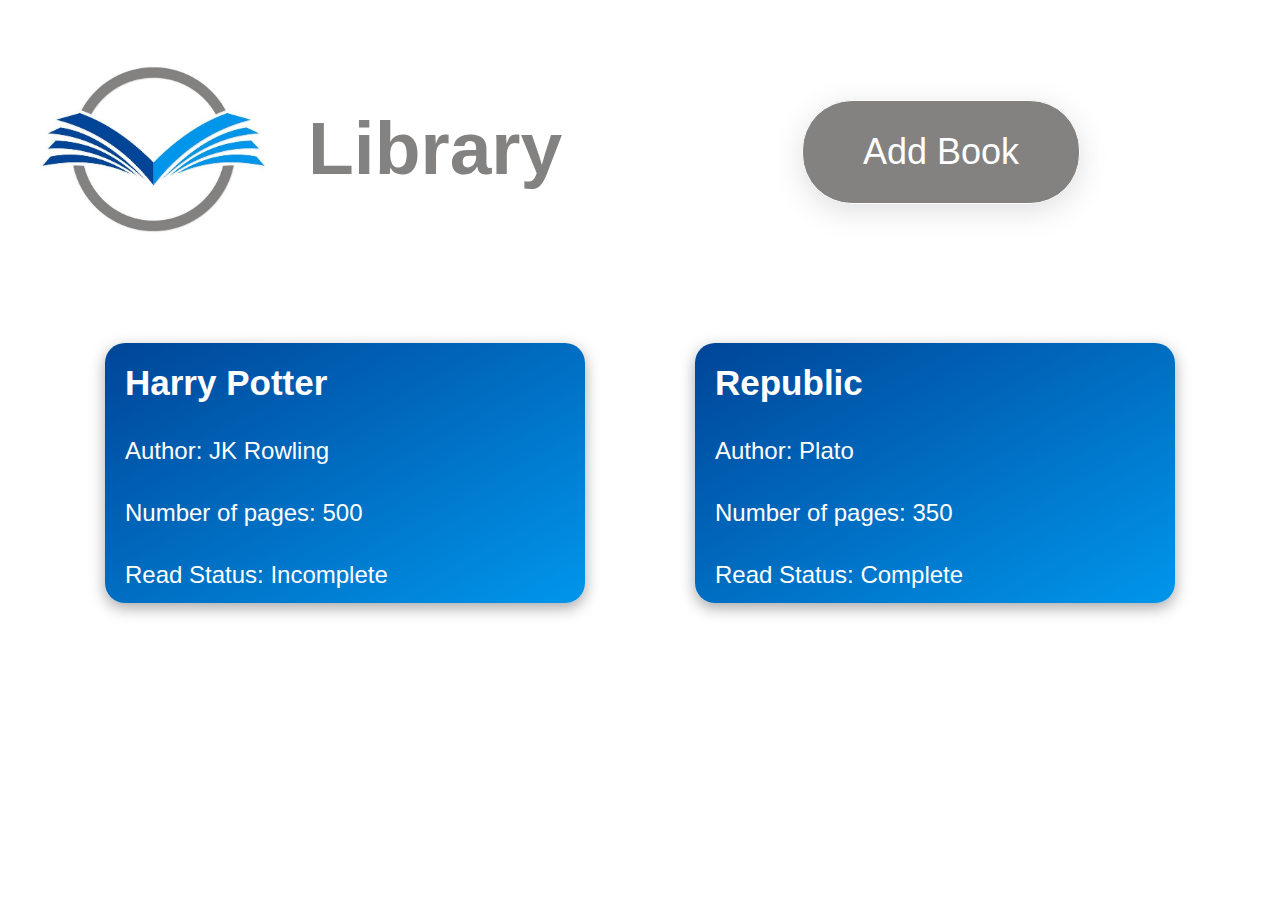
==== library.html @ 96281930 "Add basic form for new books, no functionality" ====
<!DOCTYPE html>
<html lang="en">

<meta charset="UTF-8">

<title>Page Title</title>
<meta name="viewport" content="width=device-width,initial-scale=1">
<link rel="stylesheet" href="library.css">

<body>

    <h1>
        <img src="logo.jpg" id="logo">

        <div>Library</div>

        <div id="add-button-container">
            <button type="button" id="add-button">Add Book</button>
        </div>
    </h1>

    <div id="library-container"></div>

    <div class="form-popup" id="myForm">
        <form action="/action_page.php" class="form-container">
            <h1>Add new book</h1>

            <label for="title"><b>Title</b></label>
            <input type="text" placeholder="Enter title" name="title" required>

            <label for="author"><b>Author</b></label>
            <input type="text" placeholder="Enter author" name="author" required>

            <label for="pages"><b>Number of pages</b></label>
            <input type="text" placeholder="Enter number of pages" name="pages" required>

            <label for="read"><b>Have you read this book?</b></label>
            <select id="read" name="read" required>
                <option value="incomplete">No</option>
                <option value="complete">Yes</option>
            </select>

            <button type="submit" class="btn">Add</button>
            <button type="submit" class="btn cancel" onclick="closeForm()">Close</button>
        </form>
    </div>
    

    <script src="library.js"></script>

</body>

</html>
---- library.css ----
html {
    font-family: Verdana, Geneva, Tahoma, sans-serif;
    color: #838280;
}

body {
    display: flex;
    justify-content: space-evenly;
    flex-wrap: wrap;
}

h1 {
    font-size: 75px;
    display: flex;
    align-items: center;
    width: 100%;
    padding-left: 20px;
    margin: 0px;
}

#logo {
    max-width: 250px;
    max-height: 250px;
    margin-right: 30px;
    margin-top: 30px;
}

#add-button {
    position: absolute;
    top: 100px;
    right: 200px;
    background-color: #838280;
    box-shadow: rgba(100, 100, 111, 0.2) 0px 7px 29px 0px;
    color: white;
    font-size: 36px;
    border: 1px solid white;
    border-radius: 50px;
    padding: 30px 60px 30px 60px;
    outline: none;
}

#add-button:hover {
    background-color: #0096eb;
    transition: background-color 1s;
    cursor: pointer;
}

/* The popup form - hidden by default */
.form-popup {
  display: none;
  position: fixed;
  top: 300px;
  border: 3px solid #f1f1f1;
  z-index: 9;
}

.form-popup h1 {
    font-size: 60px;
}

/* Add styles to the form container */
.form-container {
  max-width: 500px;
  max-height: 1000px;
  padding: 10px;
  background-color: white;
}

/* Full-width input fields */
.form-container input[type=text], .form-container input[type=password] {
  width: 100%;
  padding: 15px;
  margin: 5px 0 22px 0;
  border: none;
  background: #f1f1f1;
}

/* When the inputs get focus, do something */
.form-container input[type=text]:focus, .form-container input[type=password]:focus {
  background-color: #ddd;
  outline: none;
}

/* Set a style for the submit/login button */
.form-container .btn {
  background-color: #83da85;
  color: white;
  padding: 16px 20px;
  border: none;
  cursor: pointer;
  width: 100%;
  margin-bottom:10px;
  opacity: 0.8;
}

/* Add a red background color to the cancel button */
.form-container .cancel {
  background-color: rgb(247, 137, 137);
}

/* Add some hover effects to buttons */
.form-container .btn:hover, .open-button:hover {
  opacity: 1;
}

#library-container {
    display: flex;
    flex-wrap: wrap;
    justify-content: left;
}

.book {
    display: inline-flex;
    flex-wrap: wrap;
    font-size: 24px;
    color: white;
    background: linear-gradient(to bottom right, #004598, #0096eb);
    box-shadow: rgba(0, 0, 0, 0.35) 0px 5px 15px;
    border-radius: 20px;
    width: 480px;
    height: 260px;
    margin: 55px;
}

h3 {
    font-size: 35px;
    margin: 0px;
}

.book-info {
    display: flex;
    width: 100%;
    padding-top: 20px;
    padding-left: 20px;
    vertical-align: middle;
}
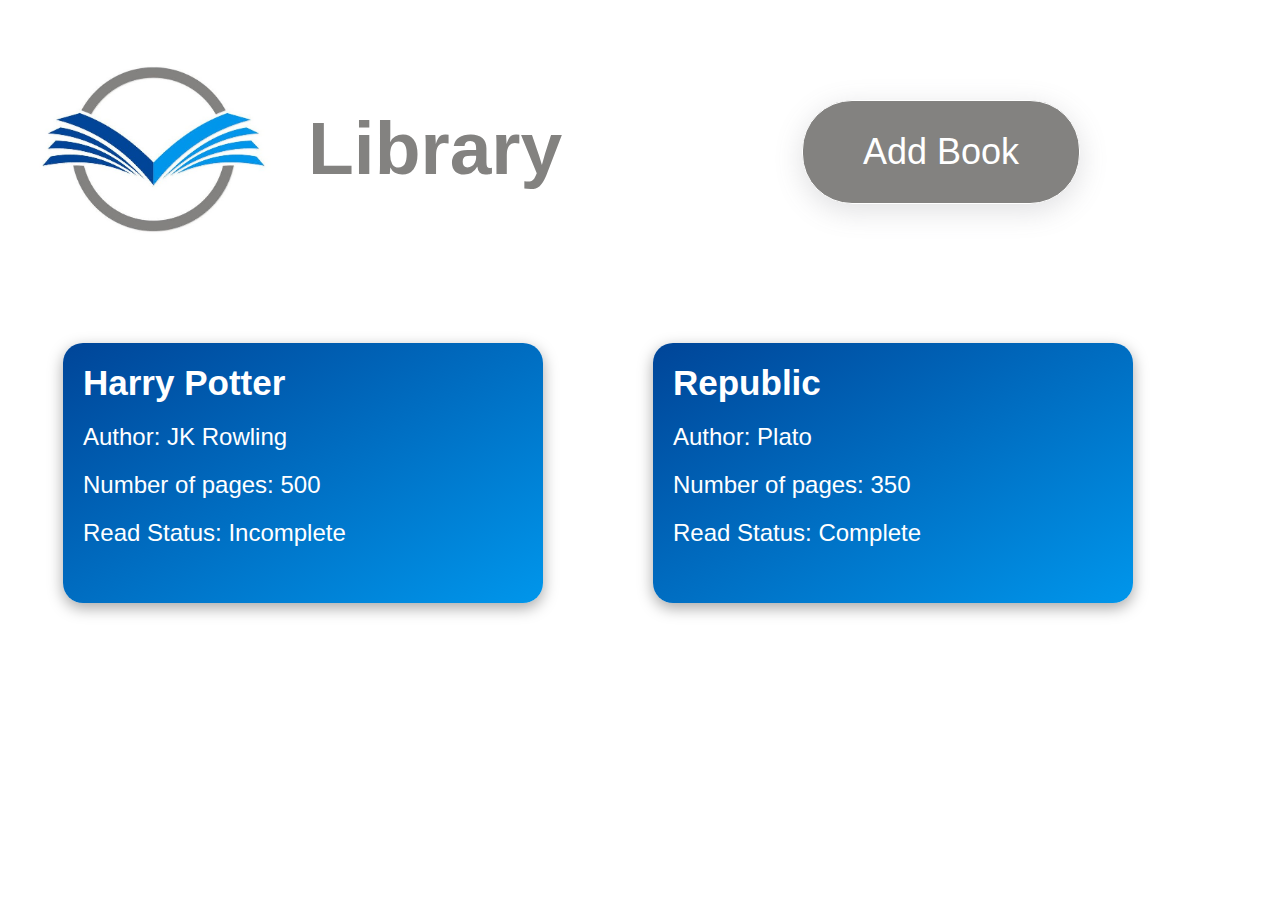
==== commit d70a2b53: "Add functionality for new book button" ====
--- a/library.html
+++ b/library.html
@@ -3,7 +3,7 @@
 
 <meta charset="UTF-8">
 
-<title>Page Title</title>
+<title>Library</title>
 <meta name="viewport" content="width=device-width,initial-scale=1">
 <link rel="stylesheet" href="library.css">
 
@@ -22,7 +22,7 @@
     <div id="library-container"></div>
 
     <div class="form-popup" id="myForm">
-        <form action="/action_page.php" class="form-container">
+        <form id="form-container" class="form-container">
             <h1>Add new book</h1>
 
             <label for="title"><b>Title</b></label>
@@ -36,12 +36,12 @@
 
             <label for="read"><b>Have you read this book?</b></label>
             <select id="read" name="read" required>
-                <option value="incomplete">No</option>
-                <option value="complete">Yes</option>
+                <option value="Incomplete">No</option>
+                <option value="Complete">Yes</option>
             </select>
 
-            <button type="submit" class="btn">Add</button>
-            <button type="submit" class="btn cancel" onclick="closeForm()">Close</button>
+            <button type="button" class="btn-create" id="btn-create" onclick="closeForm()">Add</button>
+            <button type="button" class="btn-cancel" id="btn-cancel" onclick="closeForm()">Close</button>
         </form>
     </div>
     
--- a/library.css
+++ b/library.css
@@ -104,14 +104,13 @@
 }
 
 #library-container {
-    display: flex;
-    flex-wrap: wrap;
-    justify-content: left;
+    display: grid;
+    width: 100%;
+    grid-template-columns: repeat(4, 1fr);
+    grid-template-rows: repeat(auto-fill, 370px);
 }
 
 .book {
-    display: inline-flex;
-    flex-wrap: wrap;
     font-size: 24px;
     color: white;
     background: linear-gradient(to bottom right, #004598, #0096eb);
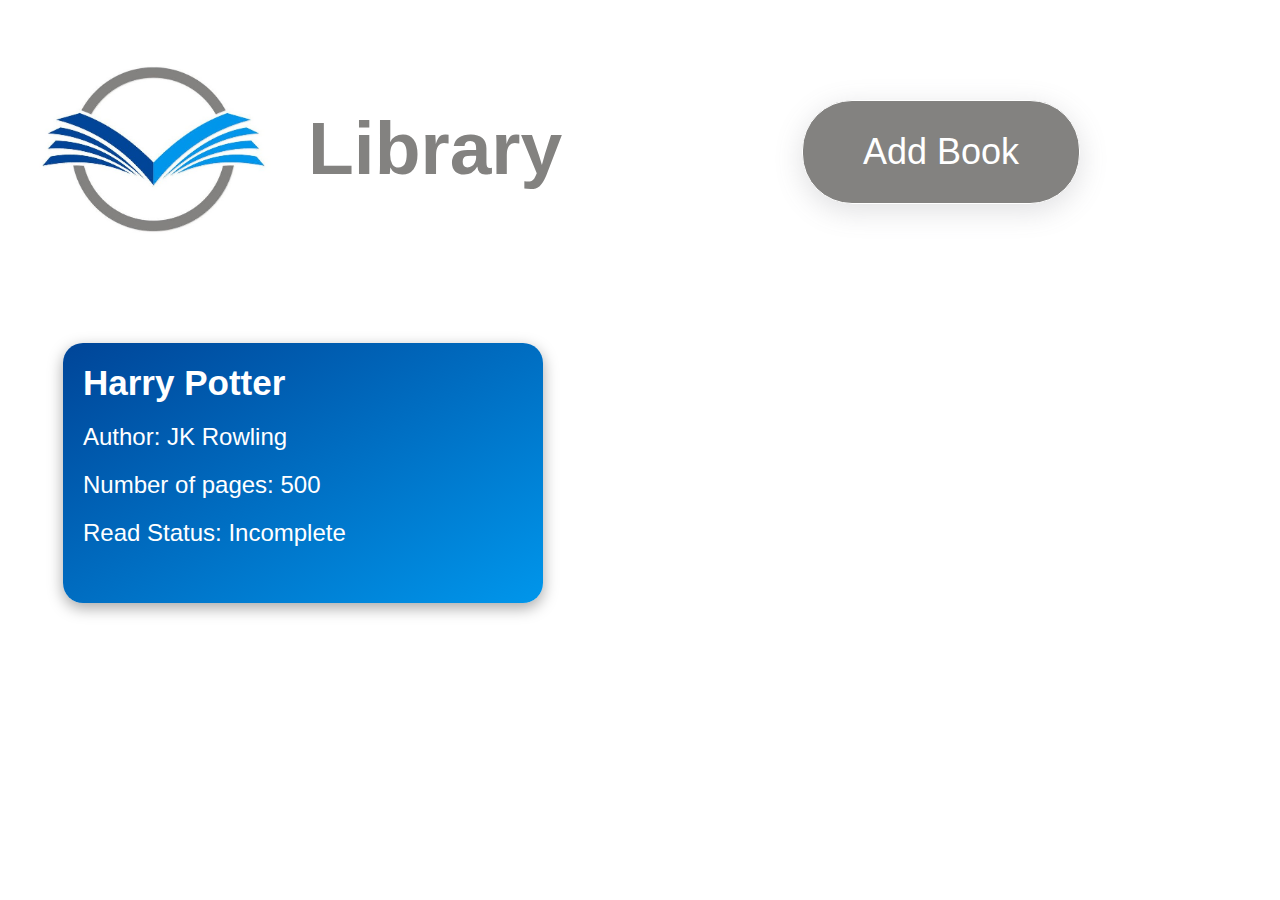
==== commit dfa4c06e: "Rework update library to eliminate duplicate operations" ====
--- a/library.html
+++ b/library.html
@@ -25,23 +25,25 @@
         <form id="form-container" class="form-container">
             <h1>Add new book</h1>
 
-            <label for="title"><b>Title</b></label>
+            <label for="title">Title</label>
             <input type="text" placeholder="Enter title" name="title" required>
 
-            <label for="author"><b>Author</b></label>
+            <label for="author">Author</label>
             <input type="text" placeholder="Enter author" name="author" required>
 
-            <label for="pages"><b>Number of pages</b></label>
+            <label for="pages">Number of pages</label>
             <input type="text" placeholder="Enter number of pages" name="pages" required>
 
-            <label for="read"><b>Have you read this book?</b></label>
+            <label for="read">Have you read this book?</label>
             <select id="read" name="read" required>
                 <option value="Incomplete">No</option>
                 <option value="Complete">Yes</option>
             </select>
 
-            <button type="button" class="btn-create" id="btn-create" onclick="closeForm()">Add</button>
-            <button type="button" class="btn-cancel" id="btn-cancel" onclick="closeForm()">Close</button>
+            <div id="form-button-container">
+                <button type="button" class="btn" id="btn-create" onclick="closeForm()">Add</button>
+                <button type="button" class="btn" id="btn-cancel" onclick="closeForm()">Close</button>
+            </div>
         </form>
     </div>
     
--- a/library.css
+++ b/library.css
@@ -45,20 +45,26 @@
     cursor: pointer;
 }
 
-/* The popup form - hidden by default */
 .form-popup {
   display: none;
   position: fixed;
   top: 300px;
-  border: 3px solid #f1f1f1;
-  z-index: 9;
+  border: 3px solid #838280;
+  border-radius: 5px;
+  z-index: 9; 
+  font-size: 26px;
+}
+
+#form-container {
+  filter: 0px;
 }
 
 .form-popup h1 {
-    font-size: 60px;
+    font-size: 56px;
+    justify-content: center;
+    padding: 0px;
 }
 
-/* Add styles to the form container */
 .form-container {
   max-width: 500px;
   max-height: 1000px;
@@ -66,41 +72,56 @@
   background-color: white;
 }
 
-/* Full-width input fields */
-.form-container input[type=text], .form-container input[type=password] {
-  width: 100%;
+.form-container input[type=text] {
+  width: 90%;
   padding: 15px;
   margin: 5px 0 22px 0;
   border: none;
   background: #f1f1f1;
+  font-size: 16px;
 }
 
-/* When the inputs get focus, do something */
-.form-container input[type=text]:focus, .form-container input[type=password]:focus {
+.form-container input[type=text]:focus {
   background-color: #ddd;
   outline: none;
 }
 
-/* Set a style for the submit/login button */
+#read {
+  width: 100px;
+  font-size: 18px;
+  outline: none;
+  margin-left: 10px;
+  padding-left: 5px;
+}
+
+#form-button-container {
+  display: flex;
+  justify-content: center;
+}
+
 .form-container .btn {
-  background-color: #83da85;
-  color: white;
+  background-color: #ddd;
+  color: black;
   padding: 16px 20px;
+  margin: 10px;
   border: none;
+  border-radius: 8px;
+  font-size: 16px;
   cursor: pointer;
-  width: 100%;
+  width: 40%;
   margin-bottom:10px;
   opacity: 0.8;
 }
 
-/* Add a red background color to the cancel button */
-.form-container .cancel {
-  background-color: rgb(247, 137, 137);
+.form-container .btn:hover, .open-button:hover {
+  opacity: 1;
 }
 
-/* Add some hover effects to buttons */
-.form-container .btn:hover, .open-button:hover {
-  opacity: 1;
+.blur-filter {
+    -webkit-filter: blur(5px);
+    -moz-filter: blur(5px);
+    -o-filter: blur(5px);
+    -ms-filter: blur(5px);
 }
 
 #library-container {
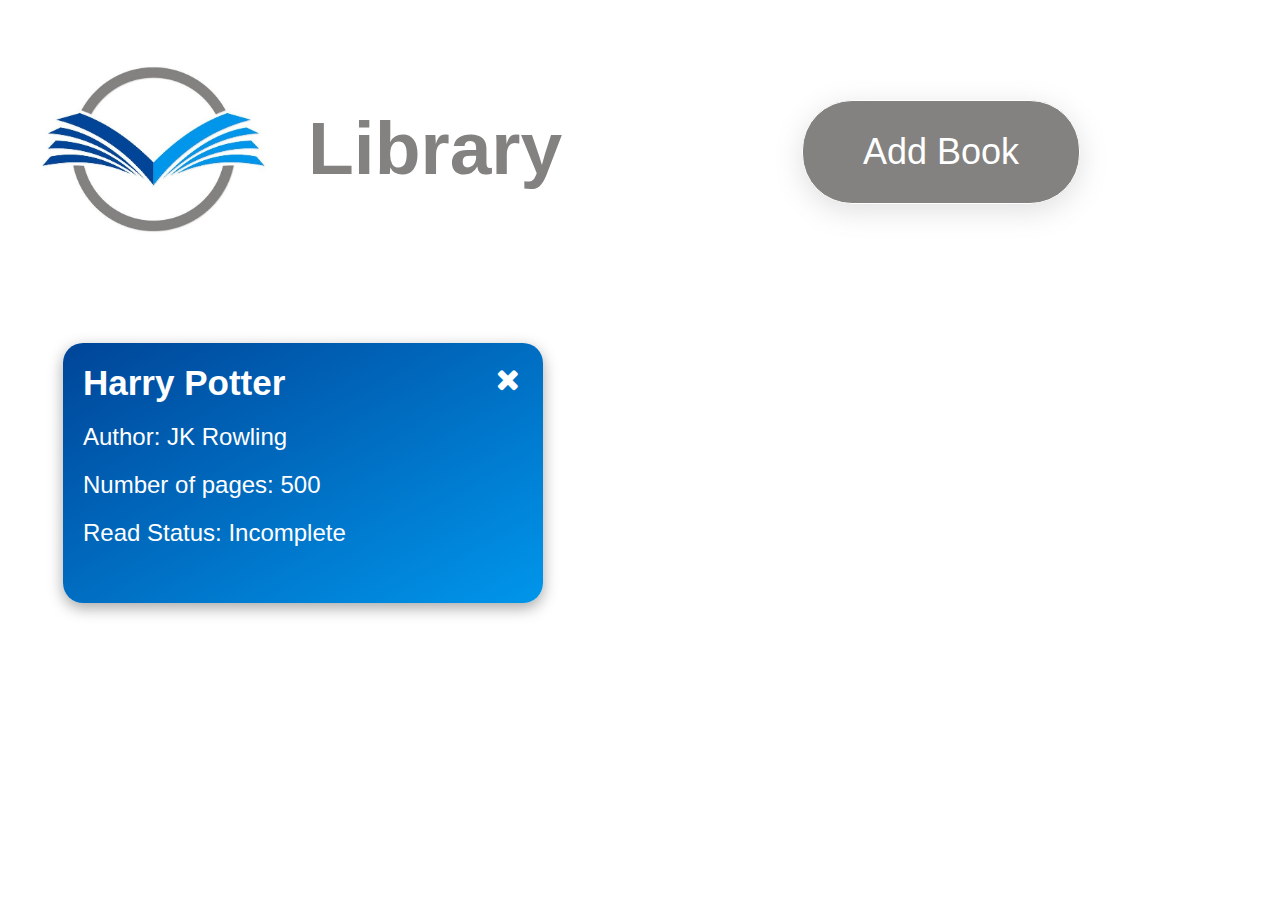
==== commit 661b27f3: "Add delete button that partially works, but pushing new books needs rework. Implement auto positioni" ====
--- a/library.html
+++ b/library.html
@@ -6,6 +6,7 @@
 <title>Library</title>
 <meta name="viewport" content="width=device-width,initial-scale=1">
 <link rel="stylesheet" href="library.css">
+<link rel="stylesheet" href="https://cdnjs.cloudflare.com/ajax/libs/font-awesome/4.7.0/css/font-awesome.min.css">
 
 <body>
 
--- a/library.css
+++ b/library.css
@@ -41,7 +41,7 @@
 
 #add-button:hover {
     background-color: #0096eb;
-    transition: background-color 1s;
+    transition: background-color 0.3s;
     cursor: pointer;
 }
 
@@ -140,6 +140,7 @@
     width: 480px;
     height: 260px;
     margin: 55px;
+    position: relative;
 }
 
 h3 {
@@ -153,4 +154,24 @@
     padding-top: 20px;
     padding-left: 20px;
     vertical-align: middle;
+}
+
+.delete-button {
+    display: flex;
+    width: 30px;
+    font-size: 30px;
+    justify-content: center;
+    background:rgba(255, 255, 255, 0);
+    border: none;
+    color: white;
+    position: absolute;
+    top: 20px;
+    right: 20px;
+    outline: none;
+    transition: 0.3s;
+}
+
+
+.delete-button:hover {
+    transform: scale(1.3);
 }